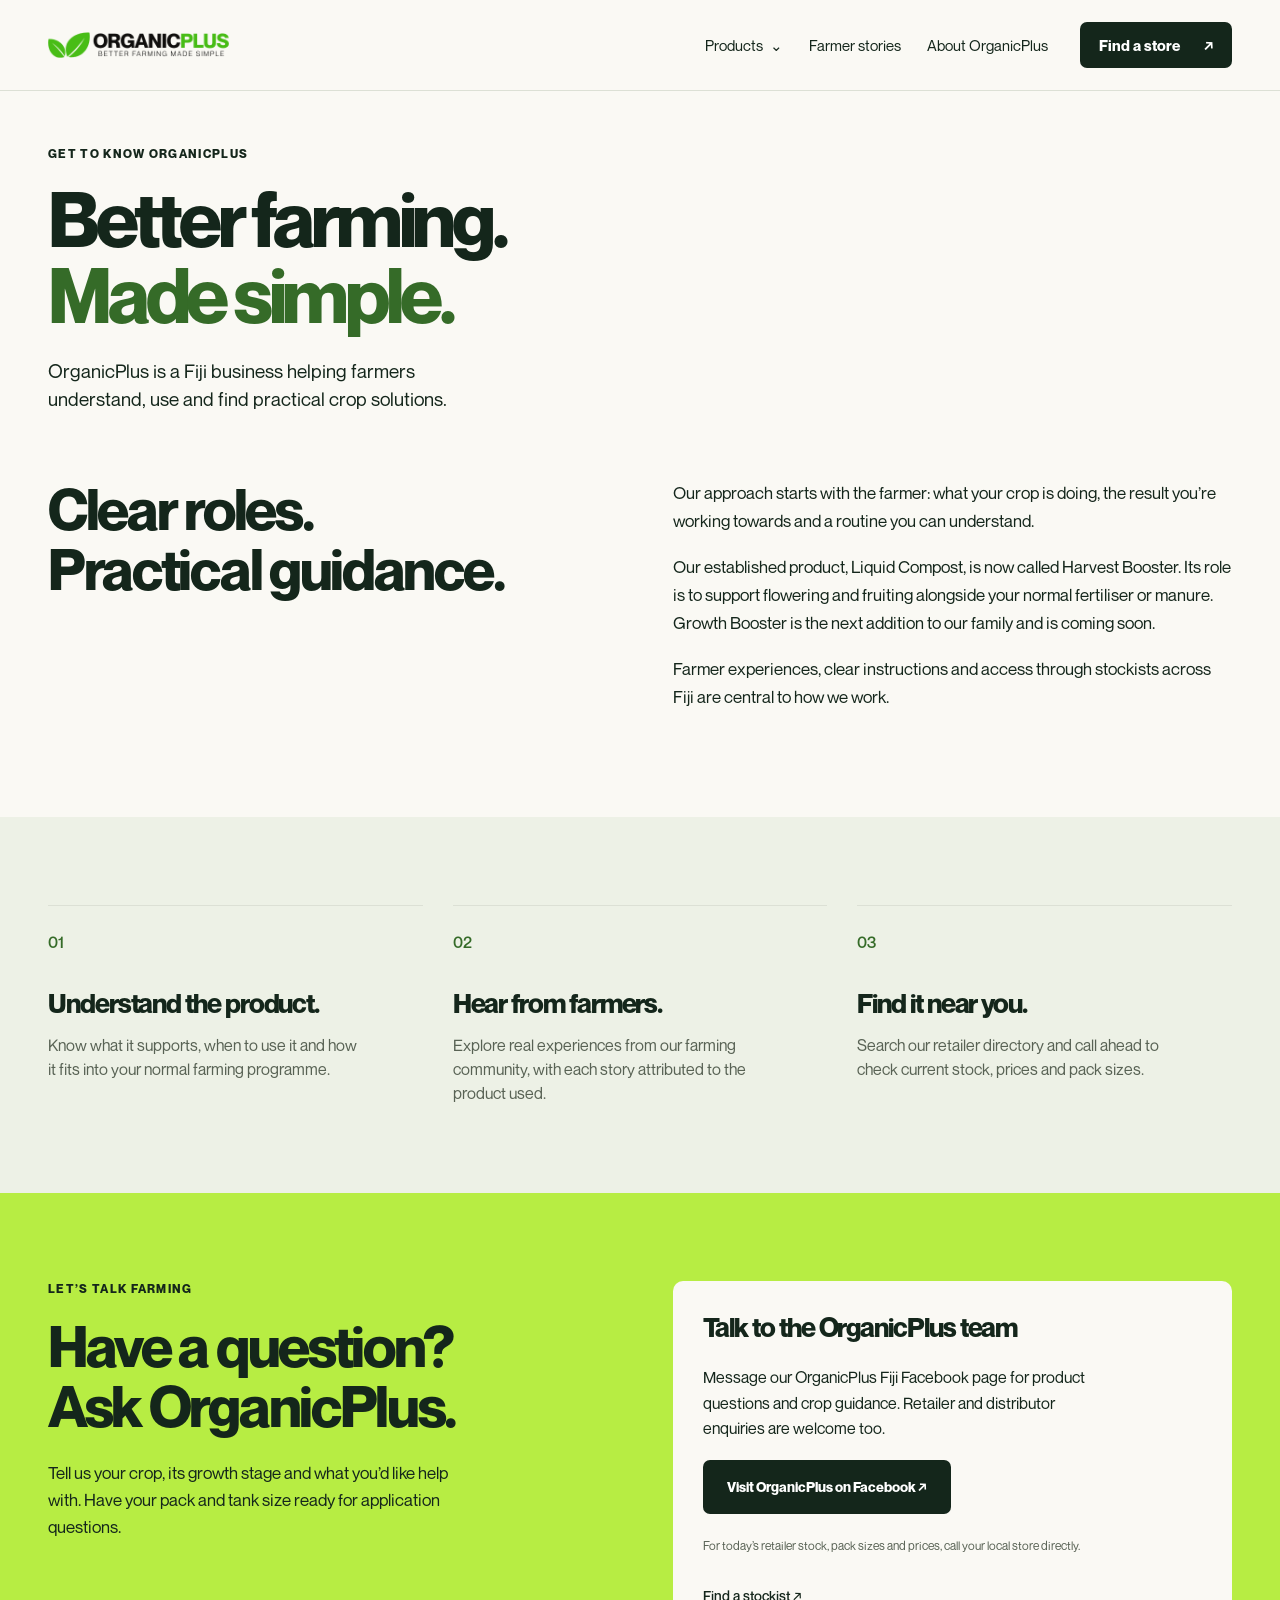
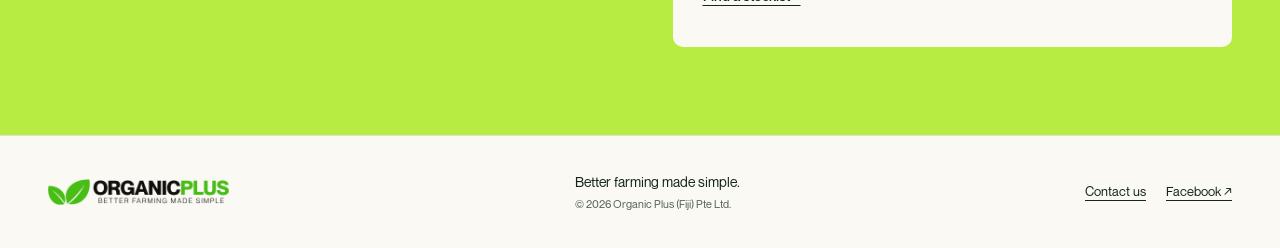
==== about/index.html @ e6c625dc "Preview OrganicPlus product-family website with Growth Booster coming soon" ====
<!doctype html><html lang="en"><head><meta charset="utf-8"><meta name="viewport" content="width=device-width,initial-scale=1"><meta name="theme-color" content="#14261b"><meta name="robots" content="noindex,follow"><meta name="google-site-verification" content="asuuO5OFqMnG2PPEqqzlY6rXje_WZ1ZcZYZaog8xs3A"><title>About OrganicPlus Fiji | Better farming made simple</title><meta name="description" content="Get to know OrganicPlus Fiji, explore our approach to practical crop solutions and contact the team for product guidance or retailer enquiries."><link rel="canonical" href="https://www.baywaterfiji.com/about/"><meta property="og:type" content="website"><meta property="og:title" content="About OrganicPlus Fiji | Better farming made simple"><meta property="og:description" content="Get to know OrganicPlus Fiji, explore our approach to practical crop solutions and contact the team for product guidance or retailer enquiries."><meta property="og:url" content="https://www.baywaterfiji.com/about/"><meta property="og:site_name" content="OrganicPlus"><meta property="og:image" content="https://www.baywaterfiji.com/assets/harvest-booster-5l.png"><meta name="twitter:card" content="summary_large_image"><script type="application/ld+json">{"@context":"https://schema.org","@graph":[{"@type":"Organization","@id":"https://www.baywaterfiji.com/#organization","name":"OrganicPlus","legalName":"Organic Plus (Fiji) Pte Ltd.","url":"https://www.baywaterfiji.com/","logo":"https://www.baywaterfiji.com/assets/organicplus-logo-source.png","slogan":"Better farming made simple.","areaServed":{"@type":"Country","name":"Fiji"}},{"@type":"WebSite","@id":"https://www.baywaterfiji.com/#website","url":"https://www.baywaterfiji.com/","name":"OrganicPlus","alternateName":"OrganicPlus Fiji","publisher":{"@id":"https://www.baywaterfiji.com/#organization"}},{"@type":"WebPage","@id":"https://www.baywaterfiji.com/about/#webpage","url":"https://www.baywaterfiji.com/about/","name":"About OrganicPlus Fiji | Better farming made simple","description":"Get to know OrganicPlus Fiji, explore our approach to practical crop solutions and contact the team for product guidance or retailer enquiries.","isPartOf":{"@id":"https://www.baywaterfiji.com/#website"},"inLanguage":"en"}]}</script><link rel="preload" href="/assets/fonts/NeueMontreal-Bold.woff" as="font" type="font/woff" crossorigin><link rel="stylesheet" href="/styles.css"><link rel="stylesheet" href="/organicplus.css"><script src="/analytics.js" defer></script><script src="/site.js" defer></script></head><body data-page="about" data-product="organicplus"><a class="skip-link" href="#main">Skip to content</a>
<header class="header"><div class="container header-inner"><a class="brand" href="/" aria-label="OrganicPlus home"><span class="brand-mark"><img src="/assets/organicplus-logo-source.png" alt="OrganicPlus" width="500" height="500"></span></a>
<nav class="desktop-nav" aria-label="Main navigation"><details class="product-nav"><summary>Products</summary><div><a href="/harvest-booster/" data-product-link="harvest_booster">Harvest Booster <span>Flowering &amp; fruiting</span></a><a href="/growth-booster/" data-product-link="growth_booster">Growth Booster <span>Coming soon</span></a></div></details><a href="/#farmers">Farmer stories</a><a href="/about/" aria-current="page">About OrganicPlus</a></nav>
<a class="button button-dark header-cta" data-store-link href="/stockists/">Find a store <span aria-hidden="true">↗</span></a><button class="menu-toggle" id="menuToggle" type="button" aria-controls="mobileNav" aria-expanded="false">Menu <span aria-hidden="true">☰</span></button></div>
<nav class="mobile-nav" id="mobileNav" aria-label="Mobile navigation" hidden><a href="/harvest-booster/" data-product-link="harvest_booster">Harvest Booster</a><a href="/growth-booster/" data-product-link="growth_booster">Growth Booster <span class="nav-soon">Coming soon</span></a><a href="/#farmers">Farmer stories</a><a href="/about/">About OrganicPlus</a><a href="/stockists/" data-store-link>Find a store ↗</a></nav></header><main id="main"><section class="section about-hero"><div class="container"><p class="eyebrow">GET TO KNOW ORGANICPLUS</p><h1>Better farming.<br><span>Made simple.</span></h1><p class="brand-intro">OrganicPlus is a Fiji business helping farmers understand, use and find practical crop solutions.</p><div class="about-copy-grid"><div><h2>Clear roles.<br>Practical guidance.</h2></div><div><p>Our approach starts with the farmer: what your crop is doing, the result you’re working towards and a routine you can understand.</p><p>Our established product, Liquid Compost, is now called Harvest Booster. Its role is to support flowering and fruiting alongside your normal fertiliser or manure. Growth Booster is the next addition to our family and is coming soon.</p><p>Farmer experiences, clear instructions and access through stockists across Fiji are central to how we work.</p></div></div></div></section><section class="section about-principles"><div class="container steps-grid"><article><span class="step-number">01</span><h3>Understand the product.</h3><p>Know what it supports, when to use it and how it fits into your normal farming programme.</p></article><article><span class="step-number">02</span><h3>Hear from farmers.</h3><p>Explore real experiences from our farming community, with each story attributed to the product used.</p></article><article><span class="step-number">03</span><h3>Find it near you.</h3><p>Search our retailer directory and call ahead to check current stock, prices and pack sizes.</p></article></div></section><section class="section contact-section" id="contact"><div class="container contact-grid"><div><p class="eyebrow">LET’S TALK FARMING</p><h2>Have a question?<br>Ask OrganicPlus.</h2><p>Tell us your crop, its growth stage and what you’d like help with. Have your pack and tank size ready for application questions.</p></div><div class="contact-card"><h3>Talk to the OrganicPlus team</h3><p>Message our OrganicPlus Fiji Facebook page for product questions and crop guidance. Retailer and distributor enquiries are welcome too.</p><a class="button button-dark" href="https://www.facebook.com/organicplusfiji/" target="_blank" rel="noopener noreferrer">Visit OrganicPlus on Facebook ↗</a><p class="contact-small">For today’s retailer stock, pack sizes and prices, call your local store directly.</p><a class="text-link" href="/stockists/" data-store-link>Find a stockist ↗</a></div></div></section></main><footer class="footer"><div class="container footer-inner"><a class="brand" href="/" aria-label="OrganicPlus home"><span class="brand-mark"><img src="/assets/organicplus-logo-source.png" alt="OrganicPlus" width="500" height="500"></span></a><p>Better farming made simple.<br><span>© <span id="year">2026</span> Organic Plus (Fiji) Pte Ltd.</span></p><div class="footer-links"><a href="/about/#contact">Contact us</a><a href="https://www.facebook.com/organicplusfiji/" target="_blank" rel="noopener noreferrer">Facebook ↗</a></div></div></footer><div class="mobile-store-bar"><span>Better farming.<strong>Made simple.</strong></span><a class="button button-green" data-store-link href="/stockists/">Find a store ↗</a></div></body></html>
---- styles.css ----
@font-face{font-family:Neue;src:url('./assets/fonts/NeueMontreal-Regular.woff') format('woff');font-weight:400;font-display:swap}@font-face{font-family:Neue;src:url('./assets/fonts/NeueMontreal-Medium.woff') format('woff');font-weight:500;font-display:swap}@font-face{font-family:Neue;src:url('./assets/fonts/NeueMontreal-Bold.woff') format('woff');font-weight:700;font-display:swap}
:root{--ink:#14261b;--green:#b7ed43;--deep:#356b28;--paper:#faf9f4;--red:#d4143c;--line:#dce0d5;--muted:#586254}*{box-sizing:border-box}html{scroll-behavior:smooth;scroll-padding-top:100px}body{margin:0;background:var(--paper);color:var(--ink);font:400 17px/1.5 Neue,Arial,sans-serif}img{max-width:100%;display:block}a{color:inherit;text-underline-offset:4px}button,input,select{font:inherit}button,a,input,select,summary{-webkit-tap-highlight-color:transparent}button,summary{cursor:pointer}button:disabled{cursor:default;opacity:.5}[hidden]{display:none!important}h1,h2,h3,h4,p,figure,blockquote{margin:0}h1,h2,h3,h4{font-weight:700;line-height:1.05;letter-spacing:-.04em}h2{font-size:clamp(36px,4.5vw,60px)}h3{font-size:25px}p{max-width:65ch}a:focus-visible,button:focus-visible,input:focus-visible,select:focus-visible,summary:focus-visible,.harvest-gallery:focus-visible{outline:3px solid var(--red);outline-offset:5px}.container{width:min(1240px,calc(100% - 96px));margin:auto}.section{padding:88px 0}.eyebrow{font-size:12px;line-height:1.4;letter-spacing:.11em;font-weight:700;margin-bottom:18px}.button{display:inline-flex;align-items:center;justify-content:center;gap:24px;min-height:54px;padding:14px 23px;border:1px solid transparent;border-radius:7px;font-weight:700;line-height:1.2;text-decoration:none;transition:background .18s,transform .18s}.button:hover{transform:translateY(-2px)}.button-green{background:var(--green);color:var(--ink)}.button-green:hover{background:#c9f871}.button-dark{background:var(--ink);color:#fff}.text-link{display:inline-flex;align-items:center;min-height:44px;font-weight:500}.skip-link{position:fixed;top:-100px;left:20px;z-index:20;background:white;padding:14px}.skip-link:focus{top:12px}.header{position:sticky;top:0;z-index:10;border-bottom:1px solid var(--line);background:rgba(250,249,244,.97)}.header-inner{height:90px;display:flex;align-items:center;gap:32px}.brand{display:block;flex-shrink:0}.brand-mark{display:block;position:relative;width:181px;aspect-ratio:389/55;overflow:hidden}.brand-mark img{position:absolute;width:128.5347%;max-width:none;height:auto;left:-15.4242%;top:-405.4545%}.desktop-nav{margin-left:auto;display:flex;gap:26px;font-size:15px}.desktop-nav a{text-decoration:none;min-height:44px;display:flex;align-items:center}.desktop-nav a:hover{text-decoration:underline}.header-cta{font-size:15px;min-height:46px;padding:12px 18px}.menu-toggle{display:none;border:1px solid var(--line);padding:9px 12px;min-height:44px;background:transparent;border-radius:5px;color:var(--ink)}.mobile-nav{padding:8px 24px 18px;border-top:1px solid var(--line)}.mobile-nav a{display:block;padding:12px 0;text-decoration:none}
.hero{overflow:hidden}.hero-grid{display:grid;grid-template-columns:1.05fr 1fr;align-items:center;gap:30px;padding-top:44px;padding-bottom:44px}.hero-copy{position:relative;z-index:1}.product-eyebrow{color:var(--red)}h1{font-size:clamp(52px,5.8vw,79px);line-height:.99;letter-spacing:-.055em}h1 span{color:var(--deep)}.hero-description{max-width:440px;font-size:19px;line-height:1.45;margin-top:24px}.hero-actions{display:flex;align-items:flex-start;flex-direction:column;gap:5px;margin-top:26px}.hero-note{margin-top:16px;font-size:12px;color:var(--muted)}.hero-note span{display:block}.hero-product{position:relative;isolation:isolate;min-width:0;aspect-ratio:1/1.1;display:flex;align-items:center;justify-content:center;background:#f3eae3;border-radius:45% 45% 12px 12px}.product-halo{position:absolute;inset:12% 3% 13%;border:1px solid #dec4b8;border-radius:50%;transform:rotate(-18deg)}.product-halo:after{content:'';position:absolute;inset:20px;border:1px solid #e5cfc4;border-radius:50%}.stage-word{position:absolute;top:10%;left:6%;font-weight:700;font-size:clamp(60px,7.7vw,108px);letter-spacing:-.065em;line-height:.84;color:#e6d1c6;z-index:-1}.pouch{width:94%;height:auto;transform:rotate(-6deg);filter:drop-shadow(10px 25px 10px #6d35332b);clip-path:inset(5.9% 4% 4.9% 5.8%)}.product-badge{position:absolute;right:-6px;top:6%;display:grid;place-content:center;width:110px;aspect-ratio:1;background:var(--green);border:1px solid var(--ink);border-radius:50%;text-align:center;transform:rotate(9deg);font-size:14px;line-height:1.05;letter-spacing:-.02em}.product-badge strong{margin-top:6px;font-size:14px}.product-caption{position:absolute;bottom:17px;text-align:center;font-size:10px;font-weight:700;letter-spacing:.08em}.routine-strip{background:var(--ink);color:#fff}.routine-grid{display:grid;grid-template-columns:repeat(3,1fr);gap:28px;padding-top:26px;padding-bottom:26px}.routine-grid>div{display:flex;gap:16px;align-items:center}.routine-icon{color:var(--green);width:40px;flex-shrink:0;font-weight:700;font-size:32px;line-height:1;text-align:center}.routine-grid strong,.routine-grid p span{display:block}.routine-grid strong{font-size:17px;line-height:1.2}.routine-grid p span{margin-top:5px;font-size:12px;color:#c8d0c7}.section-heading{display:flex;justify-content:space-between;align-items:flex-end;gap:44px;margin-bottom:36px}.section-heading>p{max-width:360px;color:var(--muted)}.results-grid{display:grid;grid-template-columns:.95fr 1.05fr;gap:56px;align-items:center}.feature-farmer{position:relative;border-radius:10px;overflow:hidden}.feature-farmer>img{width:100%;height:auto;aspect-ratio:1.2;object-fit:cover;object-position:center 45%}.feature-farmer figcaption{position:absolute;bottom:16px;left:16px;background:var(--paper);padding:7px 12px;border-radius:4px;font-size:11px;font-weight:500}.quote-mark{font-size:100px;line-height:.65;color:var(--deep)}blockquote{font-size:clamp(24px,2.2vw,31px);line-height:1.25;letter-spacing:-.035em}.farmer-byline{display:flex;align-items:center;gap:13px;margin-top:25px}.farmer-byline img{width:54px;height:54px;border-radius:50%;object-fit:cover}.farmer-byline strong,.farmer-byline span{display:block}.farmer-byline span{font-size:14px;color:var(--muted)}.story-note,.gallery-note{font-size:12px;color:var(--muted);line-height:1.5;margin-top:17px;max-width:420px}.why-note{margin-top:36px;padding-top:26px;border-top:1px solid var(--line);display:flex;align-items:center;gap:22px}.why-note>span{font-size:50px;color:var(--deep)}.why-note h3{font-size:23px}.why-note p{font-size:15px;max-width:600px;margin-top:8px;color:var(--muted)}.why-note>a{margin-left:auto;white-space:nowrap;font-size:14px}
.locator{background:var(--green)}.locator-layout{display:grid;grid-template-columns:.85fr 1.15fr;gap:64px;align-items:start}.locator-intro>p:not(.eyebrow){margin-top:25px;max-width:340px}.locator-intro .locator-tip{font-size:14px;line-height:1.55}.locator-mark{font-size:120px;font-weight:500;line-height:1.3}.locator-panel{background:var(--paper);border-radius:12px;padding:30px;min-width:0}.locator-panel>p{font-size:15px;color:var(--muted);margin-top:8px}.search-row{display:flex;gap:12px;align-items:flex-end;margin-top:24px}.search-field{flex:1;min-width:0}label{display:block;font-size:12px;font-weight:700;margin-bottom:7px}input,select{color:var(--ink);background:white;border:1px solid #b6c0b1;border-radius:5px;min-height:50px;padding:10px 12px;width:100%;min-width:0;font-size:16px}input:disabled,select:disabled{background:#f1f1ed}input::placeholder{color:#697365;font-size:14px}.reset-button{border:1px solid #b6c0b1;min-height:50px;padding:8px 12px;background:transparent;border-radius:5px;color:var(--ink);font-size:14px}.area-filters{margin-top:16px}.area-filters summary{min-height:44px;display:list-item;padding:10px 0;font-size:14px;font-weight:500}.locator-filters{display:grid;grid-template-columns:repeat(3,minmax(0,1fr));gap:10px;padding:7px 0 16px}.locator-filters select{font-size:14px;padding:10px 6px}.store-summary{font-size:13px;color:var(--muted);margin:16px 0}.store-results{display:grid;gap:10px}.store-card{padding:17px 0;border-top:1px solid var(--line);display:flex;gap:16px;align-items:center;justify-content:space-between}.store-card h4{font-size:18px;line-height:1.2;letter-spacing:-.02em}.store-card p{font-size:12px;color:var(--muted);margin-top:5px}.phone{flex-shrink:0;display:inline-flex;align-items:center;min-height:44px;padding:8px 10px;border-radius:5px;background:#e9efdf;font-size:13px;font-weight:700;text-decoration:none}.store-empty{font-size:14px;padding:14px 0}.text-button{color:var(--ink);background:transparent;border:0;text-decoration:underline;text-underline-offset:4px;padding:10px 0;min-height:44px;font-size:14px}.load-more{margin-top:14px;width:100%;font-size:14px}.locator-error{font-size:14px}.steps-grid{display:grid;grid-template-columns:repeat(3,1fr);gap:30px}.steps-grid article{border-top:1px solid var(--line);padding-top:24px}.step-number{display:block;font-size:16px;color:var(--deep);margin-bottom:35px;font-weight:500}.steps-grid h3{font-size:27px;line-height:1.1}.steps-grid p{color:var(--muted);font-size:16px;margin-top:14px;max-width:310px}.how-note{display:flex;gap:25px;border-radius:7px;background:#edf0e6;padding:24px;margin-top:36px;font-size:14px}.how-note strong{min-width:165px}.how-note p{color:var(--muted)}.community{border-top:1px solid var(--line);padding-top:64px}.gallery-heading{display:flex;align-items:center;justify-content:space-between;gap:15px;margin:26px 0 18px}.gallery-heading h3{font-size:12px;letter-spacing:.06em}.gallery-controls{display:flex;align-items:center;gap:8px}.gallery-count{font-size:12px;margin-right:8px;white-space:nowrap}.icon-button{width:44px;height:44px;border:1px solid var(--line);border-radius:50%;background:transparent;font-size:22px;color:var(--ink)}.harvest-gallery{display:flex;gap:18px;overflow-x:auto;scroll-snap-type:x mandatory;scrollbar-width:thin;padding-bottom:15px;overscroll-behavior-x:contain}.harvest-gallery figure{flex:0 0 calc((100% - 54px)/4);scroll-snap-align:start;overflow:hidden;border-radius:6px;background:#e6e8df}.harvest-gallery img{width:100%;height:auto}.gallery-note{max-width:none}.faq{background:#edf0e6}.faq-grid{display:grid;grid-template-columns:.75fr 1.25fr;gap:65px}.faq-list details{border-top:1px solid #c6cebe}.faq-list details:last-child{border-bottom:1px solid #c6cebe}.faq-list summary{font-size:18px;font-weight:500;position:relative;padding:22px 35px 22px 0;list-style:none;line-height:1.3}.faq-list summary::-webkit-details-marker{display:none}.faq-list summary:after{content:'+';position:absolute;right:3px;top:18px;font-size:27px}.faq-list details[open] summary:after{content:'−'}.faq-answer{font-size:15px;line-height:1.6;color:var(--muted);padding:0 30px 22px 0}.closing{padding:64px 0}.closing-inner{display:flex;align-items:center;justify-content:space-between;gap:25px}.closing h2{font-size:clamp(42px,5.8vw,76px)}.footer{padding:35px 0;border-top:1px solid var(--line)}.footer-inner{display:flex;gap:35px;justify-content:space-between;align-items:center}.footer p{font-size:14px}.footer p>span{font-size:11px;color:var(--muted)}.footer .text-link{font-size:13px}.mobile-store-bar{display:none}
@media(min-width:1440px){.hero-grid{padding-top:55px;padding-bottom:55px}}@media(max-width:1100px){.container{width:calc(100% - 64px)}.header-inner{gap:22px}.desktop-nav{gap:15px}.brand-mark{width:165px}.hero-grid{gap:24px}h1{font-size:58px}.hero-description{font-size:18px}.product-badge{width:93px;font-size:12px}.product-badge strong{font-size:12px}.routine-grid{gap:14px}.routine-grid>div{gap:8px}.routine-grid strong{font-size:15px}.routine-grid p span{font-size:11px}.section-heading{gap:30px}.section-heading>p{max-width:300px;font-size:15px}.results-grid{gap:32px}.locator-layout{gap:35px}.locator-panel{padding:25px}.store-card{align-items:flex-start;flex-direction:column;gap:8px}.why-note>a{white-space:normal;max-width:130px}.faq-grid{gap:40px}.steps-grid h3{font-size:24px}}
@media(max-width:850px){html{scroll-padding-top:85px}.container{width:calc(100% - 44px)}.header-inner{height:73px}.brand-mark{width:157px}.desktop-nav,.header-cta{display:none}.menu-toggle{display:block;margin-left:auto}.hero-grid{padding-top:35px;padding-bottom:32px;grid-template-columns:1fr 1fr;gap:12px}h1{font-size:45px}.hero-description{font-size:16px}.hero-actions{margin-top:21px}.hero-actions .button{padding:14px;font-size:15px;gap:12px}.hero-actions .text-link{font-size:14px}.hero-product{aspect-ratio:1/1.35}.pouch{width:110%;max-width:none}.stage-word{font-size:65px;top:17%}.product-badge{width:80px;right:-2px;top:8%;font-size:11px}.product-badge strong{font-size:10px}.product-caption{font-size:8px;padding:0 12px}.hero-note{font-size:11px}.section{padding:60px 0}.routine-grid{padding-top:22px;padding-bottom:22px;gap:16px}.routine-icon{font-size:26px;width:30px}.routine-grid>div{align-items:flex-start}.routine-grid p span{line-height:1.4}.section-heading{display:block;margin-bottom:28px}.section-heading>p{max-width:500px;margin-top:20px}.results-grid{gap:28px}.feature-farmer>img{aspect-ratio:1/1.3}blockquote{font-size:25px}.quote-mark{font-size:80px}.why-note{display:grid;grid-template-columns:40px minmax(0,1fr);align-items:start;gap:14px}.why-note>div{min-width:0}.why-note>a{grid-column:2;margin-left:0;max-width:none;justify-self:start;white-space:normal}.locator-layout{grid-template-columns:1fr;gap:25px}.locator-intro h2 br{display:none}.locator-intro>p:not(.eyebrow){max-width:570px;margin-top:16px}.locator-mark{display:none}.locator-filters{gap:14px}.store-card{align-items:center;flex-direction:row}.steps-grid{gap:20px}.steps-grid h3{font-size:22px}.steps-grid p{font-size:15px}.faq-grid{grid-template-columns:1fr;gap:30px}.footer-inner{flex-wrap:wrap;gap:22px}.footer .text-link{margin-left:auto}.harvest-gallery figure{flex-basis:calc((100% - 36px)/3)}}
@media(max-width:620px){body{padding-bottom:calc(76px + env(safe-area-inset-bottom))}.container{width:calc(100% - 40px)}.header-inner{height:68px}.brand-mark{width:150px}.menu-toggle{font-size:13px}.hero-grid{grid-template-columns:1fr;gap:22px;padding-top:30px;padding-bottom:24px}.product-eyebrow{font-size:11px;margin-bottom:14px}h1{font-size:clamp(39px,10.8vw,61px);line-height:1.01}.hero-description{font-size:17px;margin-top:20px;max-width:370px}.hero-actions{margin-top:22px;gap:6px}.hero-actions .button{min-height:54px;padding:14px 20px;gap:25px;font-size:16px}.hero-actions .text-link{min-height:40px;font-size:14px}.hero-note{margin-top:10px;font-size:11px}.hero-note span{display:inline}.hero-product{width:100%;max-width:410px;aspect-ratio:1.2;margin:auto;border-radius:45% 45% 10px 10px}.pouch{width:83%;transform:rotate(-7deg);margin-top:-4px}.product-halo{inset:8% 13% 12%}.stage-word{top:12%;left:5%;font-size:71px}.product-badge{width:86px;top:1%;right:0;font-size:11px}.product-badge strong{font-size:11px}.product-caption{bottom:7px;font-size:8px}.routine-grid{grid-template-columns:1fr;gap:17px;padding-top:25px;padding-bottom:25px}.routine-grid>div{align-items:center;gap:17px}.routine-icon{width:30px;font-size:30px}.routine-grid strong{font-size:16px}.routine-grid p span{font-size:12px;margin-top:2px}.section{padding:46px 0}h2{font-size:38px;line-height:1.03}.eyebrow{font-size:10px;margin-bottom:14px}.section-heading>p{font-size:15px;margin-top:18px}.results-grid{grid-template-columns:1fr;gap:28px}.feature-farmer>img{aspect-ratio:1.22;object-position:center 38%}.farmer-story{padding:4px 3px 0}.quote-mark{font-size:74px}blockquote{font-size:25px;line-height:1.28}.farmer-byline{margin-top:20px}.story-note{font-size:11px}.why-note{grid-template-columns:32px minmax(0,1fr);margin-top:27px;padding-top:23px;gap:13px}.why-note>span{font-size:37px}.why-note h3{font-size:22px;line-height:1.12}.why-note p{font-size:14px;margin-top:9px}.why-note>a{margin-left:0;font-size:13px}.locator-intro h2 br{display:block}.locator-intro>p:not(.eyebrow){font-size:16px}.locator-intro .locator-tip{font-size:12px!important;line-height:1.5}.locator-panel{padding:22px 18px;border-radius:9px}.locator-panel h3{font-size:25px}.locator-panel>p{font-size:14px}.search-row{gap:9px;margin-top:22px}.reset-button{padding:10px;font-size:13px}.locator-filters{grid-template-columns:1fr;gap:12px}.locator-filters select{font-size:16px;padding:10px 12px}.store-summary{font-size:12px;line-height:1.5}.store-card{flex-direction:column;align-items:flex-start;gap:8px}.store-card h4{font-size:18px}.store-card p{font-size:12px}.phone{padding:8px 12px;font-size:13px}.steps-grid{grid-template-columns:1fr;gap:23px}.steps-grid article{display:grid;grid-template-columns:34px 1fr;column-gap:17px;padding-top:21px}.step-number{grid-row:1/3;margin:0;font-size:18px;padding-top:2px}.steps-grid h3{font-size:24px}.steps-grid p{margin-top:9px;font-size:15px;max-width:none}.how-note{display:block;padding:20px;margin-top:28px;font-size:14px}.how-note p{margin-top:8px}.community{padding-top:40px}.gallery-heading{align-items:flex-end;margin-top:20px}.gallery-heading h3{font-size:9px;line-height:1.5;max-width:130px}.gallery-controls{gap:5px}.gallery-count{font-size:10px;margin-right:4px}.icon-button{width:44px;height:44px}.harvest-gallery{gap:14px}.harvest-gallery figure{flex-basis:76%}.gallery-note{font-size:11px}.faq-grid{gap:23px}.faq-list summary{font-size:17px;padding-top:20px;padding-bottom:20px}.faq-answer{font-size:14px;padding-right:12px}.closing{padding:43px 0}.closing-inner{align-items:flex-start;flex-direction:column;gap:24px}.closing h2{font-size:44px}.footer{padding:30px 0}.footer-inner{align-items:flex-start;flex-direction:column;gap:20px}.footer .brand-mark{width:160px}.footer .text-link{margin-left:0}.mobile-store-bar{position:fixed;bottom:0;left:0;right:0;z-index:11;display:flex;align-items:center;justify-content:space-between;gap:12px;background:var(--ink);padding:11px 20px calc(11px + env(safe-area-inset-bottom));box-shadow:0 -4px 18px #14261b1a;color:white}.mobile-store-bar>span{font-size:11px;line-height:1.3}.mobile-store-bar strong{display:block;font-size:13px}.mobile-store-bar .button{min-height:48px;font-size:14px;padding:12px 17px;gap:10px}}
@media(prefers-reduced-motion:reduce){html{scroll-behavior:auto}.button{transition:none}.button:hover{transform:none}}

/* Keep the supplied chilli photograph intact and frame Abdul’s portrait from image 26. */
.feature-farmer>img.featured-chillies{aspect-ratio:4/5;object-fit:contain}.farmer-portrait{position:relative;display:block;flex:0 0 54px;width:54px;height:54px;border-radius:50%;overflow:hidden}.farmer-byline .farmer-portrait img{position:absolute;width:500%;height:auto;max-width:none;left:-263%;top:-89%;border-radius:0}.farmer-byline>p{min-width:0}

/* Match the proof introduction to the photo and quote columns on desktop. */
@media(min-width:851px){.proof{--proof-column-gap:56px}.proof .section-heading,.proof .results-grid{grid-template-columns:.95fr 1.05fr;column-gap:var(--proof-column-gap)}.proof .section-heading{display:grid;align-items:end}.proof .section-heading>p{justify-self:start}}
@media(min-width:851px) and (max-width:1100px){.proof{--proof-column-gap:32px}}

/* Native expandable directory: all retailer details are available without JavaScript. */
.stockist-directory{margin-top:16px;border-top:1px solid var(--line);padding-top:8px}.stockist-directory>summary{min-height:48px;padding:12px 0;font-size:14px;font-weight:500;line-height:1.5;cursor:pointer}.directory-note{font-size:12px;color:var(--muted);line-height:1.5;margin:8px 0 22px}.directory-region{margin:24px 0}.directory-region>h4{font-size:20px;line-height:1.3;margin-bottom:8px}.directory-store{display:flex;align-items:center;justify-content:space-between;gap:12px;padding:15px 0;border-top:1px solid var(--line)}.directory-store>div{min-width:0}.directory-store h5{margin:0;font-size:16px;line-height:1.3;overflow-wrap:anywhere}.directory-store p{font-size:12px;color:var(--muted);margin-top:4px}.directory-store .phone{white-space:nowrap}
@media(max-width:1100px){.directory-store{align-items:flex-start;flex-direction:column;gap:8px}}
---- organicplus.css ----
/* OrganicPlus family pages share the established brand typography and lime accent. */
h5{margin:0}.product-nav{position:relative}.product-nav>summary{cursor:pointer;min-height:44px;display:flex;align-items:center;gap:7px;list-style:none}.product-nav>summary:after{content:'⌄';font-size:15px}.product-nav>summary::-webkit-details-marker{display:none}.product-nav>div{position:absolute;top:calc(100% + 8px);left:-18px;width:230px;background:var(--paper);border:1px solid var(--line);padding:9px 18px;border-radius:8px;box-shadow:0 10px 25px #14261b14;z-index:20}.product-nav>div>a{display:block;padding:12px 0}.product-nav>div>a+a{border-top:1px solid var(--line)}.product-nav a span{display:block;font-size:12px;color:var(--muted);margin-top:3px}.nav-soon{font-size:11px;border:1px solid var(--line);padding:3px 7px;border-radius:20px;margin-left:8px}.footer-links{display:flex;gap:20px;font-size:13px}.brand-hero{overflow:hidden}.brand-hero-grid{display:grid;grid-template-columns:1fr 1.08fr;gap:28px;align-items:center;padding-top:48px;padding-bottom:42px}.brand-hero h1{font-size:clamp(54px,5.9vw,82px);line-height:1.01}.brand-hero h1 span,.about-hero h1 span{color:var(--deep)}.brand-intro{font-size:19px;line-height:1.5;max-width:440px;margin-top:24px}.brand-actions{display:flex;flex-direction:column;align-items:flex-start;gap:8px;margin-top:26px}.brand-small{font-size:12px;line-height:1.5;color:var(--muted);margin-top:12px;max-width:310px}.family-stage{position:relative;min-width:0;aspect-ratio:1/1.04;background:#f0f1e9;border-radius:45% 45% 12px 12px;isolation:isolate;display:flex;align-items:center}.family-stage:before{content:'';position:absolute;inset:10% 5% 13%;border:1px solid #ccd6bd;border-radius:50%;transform:rotate(-15deg);z-index:-1}.family-stage-word{position:absolute;left:7%;top:13%;font-size:clamp(65px,8vw,108px);font-weight:700;line-height:.84;letter-spacing:-.07em;color:#dce3cf;z-index:-1}.family-pack{position:absolute;width:67%;top:18%}.family-pack img{width:100%;height:auto;mix-blend-mode:multiply}.family-growth{left:-2%;transform:rotate(-9deg);z-index:1}.family-harvest{right:-3%;top:23%;transform:rotate(7deg);z-index:2}.pack-label{display:block;width:max-content;max-width:95%;margin:-5px auto 0;padding:8px 12px;font-size:12px;font-weight:700;line-height:1.3;background:var(--paper);border:1px solid var(--line);border-radius:4px;box-shadow:0 3px 8px #14261b0a}.pack-label small{display:block;font-size:10px;color:var(--muted);font-weight:400}.family-seal{position:absolute;right:1%;top:4%;width:103px;aspect-ratio:1;display:grid;align-content:center;text-align:center;border-radius:50%;border:1px solid var(--ink);background:var(--green);font-size:11px;line-height:1.3;transform:rotate(9deg);z-index:3}.family-seal strong{font-size:12px}.brand-principles{background:var(--ink);color:white}.principles-grid{display:grid;grid-template-columns:repeat(3,1fr);gap:20px;padding-top:24px;padding-bottom:24px}.principles-grid p{display:flex;gap:14px;align-items:center;font-size:15px}.principles-grid span{color:var(--green);font-size:12px;font-weight:700}.product-family-grid{display:grid;grid-template-columns:1fr 1fr;gap:24px}.family-card{border:1px solid var(--line);border-radius:12px;overflow:hidden;display:flex;flex-direction:column;min-width:0;background:#fff}.family-card-top{display:flex;align-items:center;justify-content:space-between;gap:10px;padding:22px 24px 0}.family-card-top .eyebrow{margin:0;font-size:10px}.harvest-card .eyebrow,.harvest-card .product-trigger{color:var(--red)}.growth-card .eyebrow,.growth-card .product-trigger{color:var(--deep)}.availability{font-size:10px;line-height:1.3;white-space:nowrap;background:#edf1e6;color:var(--deep);border-radius:20px;padding:6px 9px}.availability-soon{background:var(--ink);color:white}.family-card-image{height:315px;display:flex;align-items:center;justify-content:center;padding:10px 25px;text-decoration:none}.family-card-image img{height:100%;width:auto;max-width:100%;object-fit:contain}.family-card-copy{padding:10px 28px 28px;display:flex;flex-direction:column;flex:1}.product-trigger{font-size:14px;font-weight:500;margin-bottom:8px}.family-card h3{font-size:35px;line-height:1.1;letter-spacing:-.045em}.product-promise{font-size:23px;line-height:1.2;letter-spacing:-.025em;margin-top:18px;margin-bottom:15px}.family-card-copy>p:not(.product-promise):not(.product-trigger){font-size:15px;line-height:1.55;color:var(--muted);margin-bottom:24px}.family-card .button{margin-top:auto;align-self:flex-start;font-size:14px;min-height:49px;padding:12px 16px}.button-outline{border:1px solid var(--ink);background:transparent;color:var(--ink)}.family-footnote{font-size:12px;line-height:1.6;color:var(--muted);margin-top:20px;max-width:850px}.brand-proof{background:#f0eee6}.brand-proof-grid{display:grid;grid-template-columns:.9fr 1.1fr;gap:65px;align-items:center}.brand-proof-grid>figure{position:relative;max-width:430px;overflow:hidden;border-radius:8px}.brand-proof-grid>figure>img{width:100%;height:auto;aspect-ratio:4/5;object-fit:cover}.brand-proof-grid figcaption{position:absolute;bottom:15px;left:15px;background:var(--paper);font-size:11px;padding:7px 10px;border-radius:4px}.brand-quote .eyebrow{font-size:10px;line-height:1.5;margin-bottom:30px;color:var(--deep)}.brand-quote blockquote{font-size:31px}.quote-credit{margin-top:25px}.quote-credit strong,.quote-credit span{display:block}.quote-credit span{font-size:14px;color:var(--muted);margin-top:3px}.brand-quote .text-link{margin-top:15px;font-size:14px}.field-strip{display:grid;grid-template-columns:repeat(3,1fr);gap:18px;margin-top:35px}.field-strip img{width:100%;height:auto;aspect-ratio:1.35;object-fit:cover;border-radius:6px}.brand-about{background:#edf1e6}.brand-about-grid,.contact-grid{display:grid;grid-template-columns:1fr 1fr;gap:65px}.brand-about-grid>div>p:not(.eyebrow){margin-bottom:18px;font-size:18px;line-height:1.55}.brand-about .text-link{font-size:14px}.brand-closing{padding:64px 0;background:var(--green)}.brand-closing h2{font-size:clamp(44px,6vw,76px)}.brand-closing p:not(.eyebrow){margin-top:20px;font-size:17px}.closing-actions{display:flex;align-items:center;gap:25px;flex-wrap:wrap;margin-top:25px}.closing-actions .text-link{font-size:14px}.growth-launch{padding-top:35px}.launch-grid{display:grid;grid-template-columns:1.05fr 1fr;align-items:center;gap:40px}.back-link{font-size:13px;margin-bottom:25px}.coming-soon-pill{display:inline-block;background:var(--ink);color:white;border-radius:20px;padding:8px 13px;font-size:11px;letter-spacing:.07em;margin-bottom:20px}.growth-launch h1{font-size:clamp(43px,5.1vw,68px)}.growth-launch h1 span{color:var(--deep)}.growth-launch .brand-intro{font-size:19px;margin-bottom:18px}.growth-launch p:not(.eyebrow):not(.brand-intro){font-size:15px;color:var(--muted);line-height:1.6;max-width:450px}.launch-pack{background:#fff;border-radius:45% 45% 12px 12px;padding:25px 0;overflow:hidden}.launch-pack img{width:100%;height:auto}.launch-pack p{font-size:10px!important;text-align:center;letter-spacing:.06em;margin:0 auto!important}.launch-note{background:#edf1e6}.launch-note p:not(.eyebrow){max-width:700px;margin-top:22px;font-size:17px;line-height:1.6}.launch-note .text-link{margin-top:18px}.no-store-bar{padding-bottom:0}.directory-intro{padding:50px 0}.directory-intro h1{font-size:clamp(43px,5.4vw,68px)}.directory-intro p:not(.eyebrow){max-width:600px;margin-top:20px;font-size:17px}.stockist-availability{font-size:14px!important;line-height:1.6;padding:17px 20px;background:#edf1e6;border-radius:6px}.stockist-availability strong{display:block}.about-hero{padding-top:55px}.about-hero h1{font-size:clamp(48px,6vw,79px)}.about-copy-grid{display:grid;grid-template-columns:1fr 1fr;gap:65px;margin-top:65px}.about-copy-grid p{font-size:17px;line-height:1.65;margin-bottom:18px}.about-principles{background:#edf1e6}.contact-section{background:var(--green)}.contact-grid>div>p:not(.eyebrow){max-width:400px;margin-top:22px;line-height:1.6}.contact-card{background:var(--paper);border-radius:10px;padding:30px;min-width:0}.contact-card h3{font-size:27px;line-height:1.2}.contact-card p{font-size:16px;line-height:1.6;margin:18px 0}.contact-card .button{font-size:14px;white-space:normal;line-height:1.3}.contact-card .contact-small{font-size:12px!important;color:var(--muted)}.contact-card .text-link{font-size:14px}
@media(max-width:1100px){.brand-hero-grid{gap:20px}.brand-hero h1{font-size:60px}.brand-intro{font-size:18px}.family-seal{width:86px;font-size:10px}.family-seal strong{font-size:11px}.family-card-top{padding:20px 20px 0}.family-card-copy{padding:10px 22px 24px}.family-card h3{font-size:31px}.brand-proof-grid,.brand-about-grid,.about-copy-grid,.contact-grid{gap:35px}.brand-quote blockquote{font-size:27px}.family-card-image{height:285px}.family-card-top .eyebrow{font-size:9px}.availability{font-size:9px}.header-inner{gap:18px}}
@media(max-width:850px){.brand-hero-grid{grid-template-columns:1fr 1fr;gap:15px;padding-top:35px}.brand-hero h1{font-size:46px}.brand-intro{font-size:17px}.family-stage{aspect-ratio:1/1.32}.family-pack{width:75%;top:27%}.family-growth{left:-7%}.family-harvest{right:-7%;top:34%}.family-stage-word{font-size:69px;top:17%}.family-seal{width:77px;top:8%}.pack-label{font-size:10px;padding:7px 8px}.pack-label small{font-size:9px}.principles-grid p{font-size:13px}.family-card-top{flex-wrap:wrap;gap:8px}.family-card-image{height:250px;padding:12px 10px}.family-card h3{font-size:29px}.product-promise{font-size:21px}.family-card-copy{padding:10px 20px 22px}.family-card-copy>p:not(.product-promise):not(.product-trigger){font-size:14px}.family-card .button{font-size:12px;padding:12px}.brand-proof-grid{gap:30px}.brand-quote blockquote{font-size:25px}.brand-quote .eyebrow{margin-bottom:23px}.brand-about-grid,.about-copy-grid,.contact-grid{grid-template-columns:1fr;gap:25px}.brand-about-grid>div>p:not(.eyebrow){font-size:17px}.about-copy-grid{margin-top:40px}.launch-grid{gap:25px;grid-template-columns:1fr 1fr}.growth-launch h1{font-size:43px}.launch-pack{padding:10px 0 20px}.growth-launch .brand-intro{font-size:17px}}
@media(max-width:620px){.brand-hero-grid{grid-template-columns:1fr;gap:24px;padding-top:32px;padding-bottom:30px}.brand-hero h1{font-size:clamp(46px,12.6vw,65px);line-height:1.01}.brand-intro{font-size:17px;line-height:1.5;margin-top:21px}.brand-actions{margin-top:22px;gap:6px}.brand-actions .button{font-size:15px;min-height:52px;padding:13px 17px}.brand-actions .text-link{font-size:14px}.brand-small{font-size:11px;margin-top:9px;max-width:none}.family-stage{width:100%;max-width:420px;margin:auto;aspect-ratio:1.05}.family-pack{width:67%;top:22%}.family-growth{left:-1%}.family-harvest{right:-2%;top:27%}.family-stage-word{font-size:76px;top:13%}.family-seal{width:80px;top:3%;right:1%;font-size:9px}.family-seal strong{font-size:10px}.pack-label{font-size:10px;margin-top:-2px;line-height:1.25}.pack-label small{font-size:9px}.principles-grid{grid-template-columns:1fr;gap:15px;padding-top:23px;padding-bottom:23px}.principles-grid p{font-size:14px;gap:15px}.product-family-grid{grid-template-columns:1fr;gap:22px}.family-card-top{padding:20px 20px 0;flex-wrap:nowrap}.family-card-top .eyebrow{font-size:9px}.availability{font-size:9px}.family-card-image{height:280px;padding:10px 15px}.family-card-copy{padding:8px 22px 25px}.family-card h3{font-size:33px}.product-promise{font-size:23px;margin-top:18px}.family-card-copy>p:not(.product-promise):not(.product-trigger){font-size:15px}.family-card .button{font-size:14px;padding:13px 15px}.family-footnote{font-size:11px;line-height:1.55;margin-top:17px}.brand-proof-grid{grid-template-columns:1fr;gap:30px}.brand-proof-grid>figure{max-width:none}.brand-proof-grid>figure>img{aspect-ratio:1.1;object-position:center 40%}.brand-quote blockquote{font-size:25px;line-height:1.3}.brand-quote .eyebrow{margin-bottom:25px}.quote-credit{margin-top:20px}.field-strip{gap:10px;margin-top:27px}.field-strip img{aspect-ratio:.8}.brand-about-grid{gap:23px}.brand-about-grid>div>p:not(.eyebrow){font-size:16px}.brand-closing{padding:45px 0}.brand-closing h2{font-size:44px}.brand-closing p:not(.eyebrow){font-size:16px;margin-top:18px}.closing-actions{flex-direction:column;align-items:flex-start;gap:10px;margin-top:22px}.footer-links{font-size:13px}.growth-launch{padding-top:22px}.launch-grid{grid-template-columns:1fr;gap:30px}.back-link{margin-bottom:22px}.coming-soon-pill{margin-bottom:17px}.growth-launch h1{font-size:clamp(40px,10.8vw,58px)}.growth-launch .brand-intro{font-size:18px}.growth-launch .brand-actions .button{font-size:14px}.launch-pack{max-width:420px;margin:auto;width:100%;padding:10px 0 20px}.launch-note p:not(.eyebrow){font-size:16px;margin-top:18px}.directory-intro{padding:35px 0}.directory-intro h1{font-size:44px}.directory-intro p:not(.eyebrow){font-size:16px}.stockist-availability{padding:16px;font-size:13px!important}.about-hero{padding-top:35px}.about-hero h1{font-size:clamp(45px,12.4vw,64px)}.about-copy-grid{margin-top:35px;gap:20px}.about-copy-grid p{font-size:16px}.contact-card{padding:23px 20px}.contact-card h3{font-size:25px}.contact-card .button{font-size:13px;padding:13px 12px;gap:7px}.contact-grid>div>p:not(.eyebrow){font-size:16px}.about-copy-grid h2{font-size:32px}}
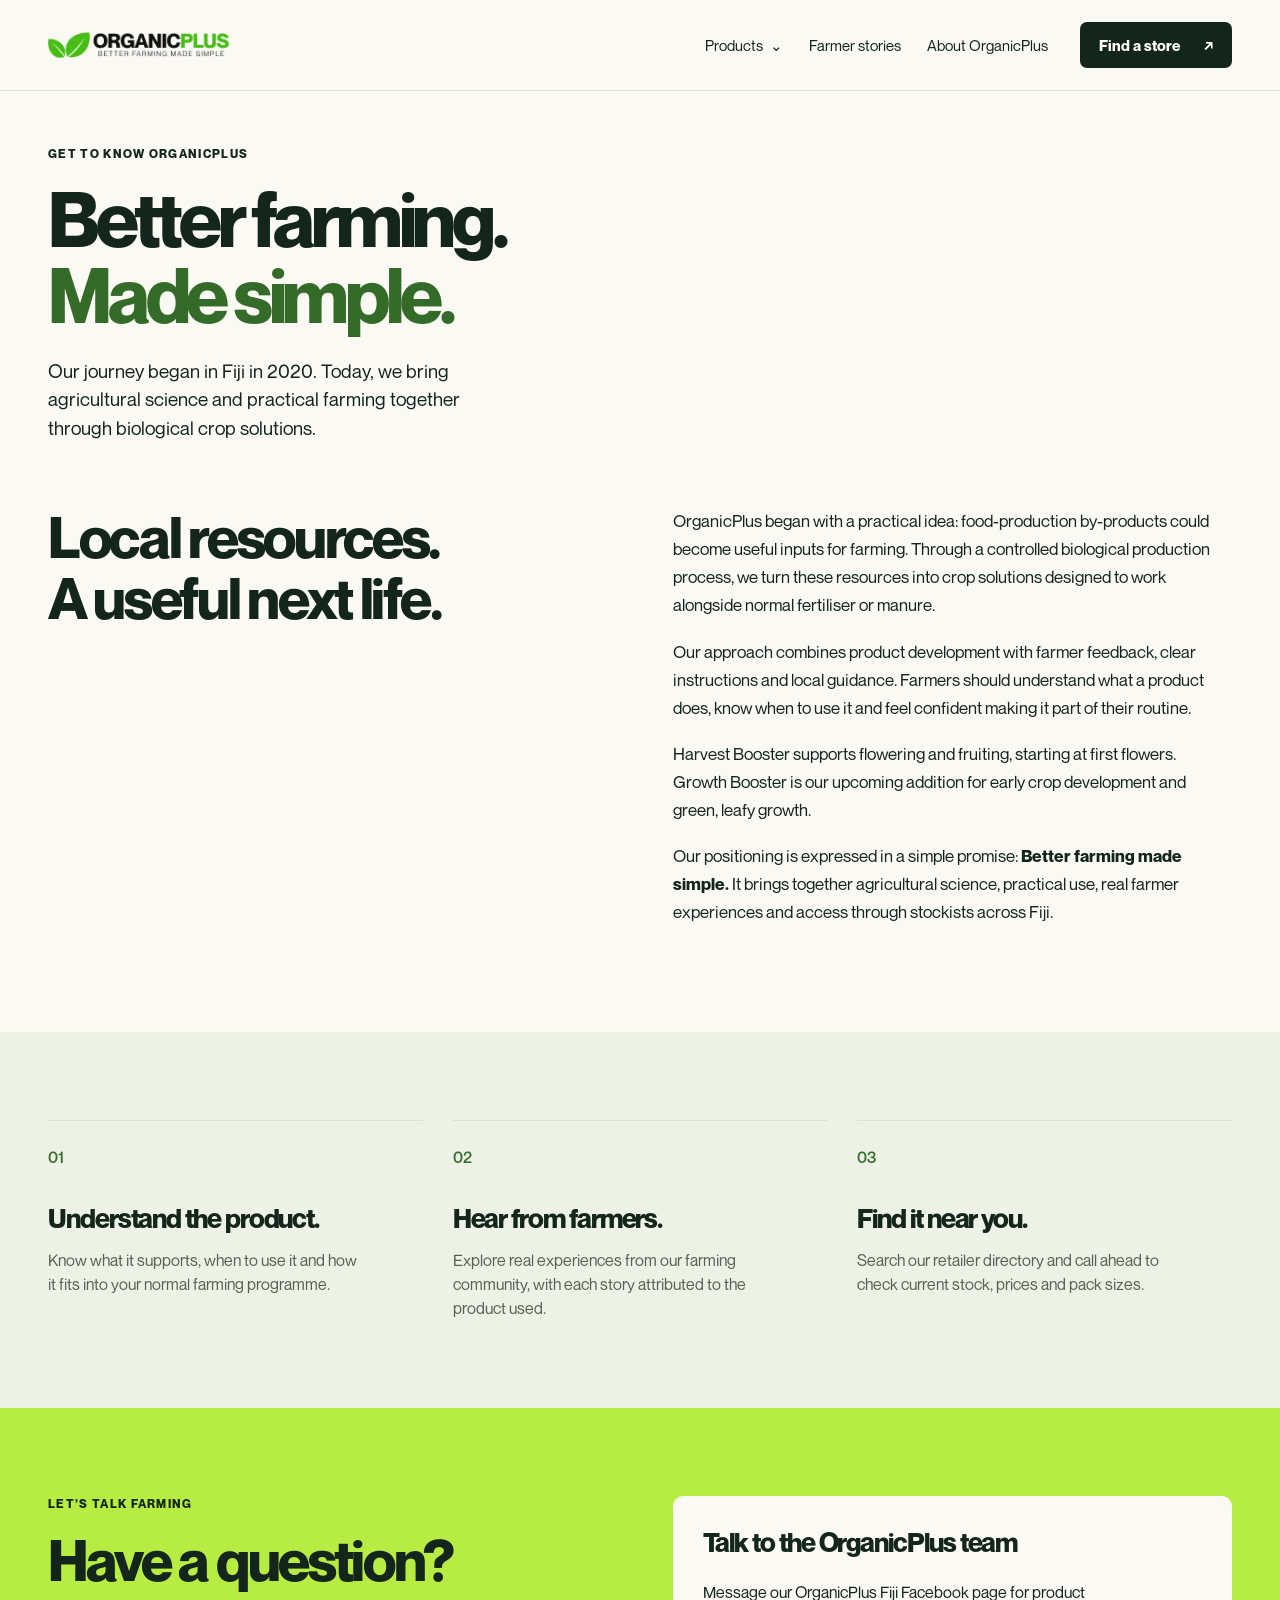
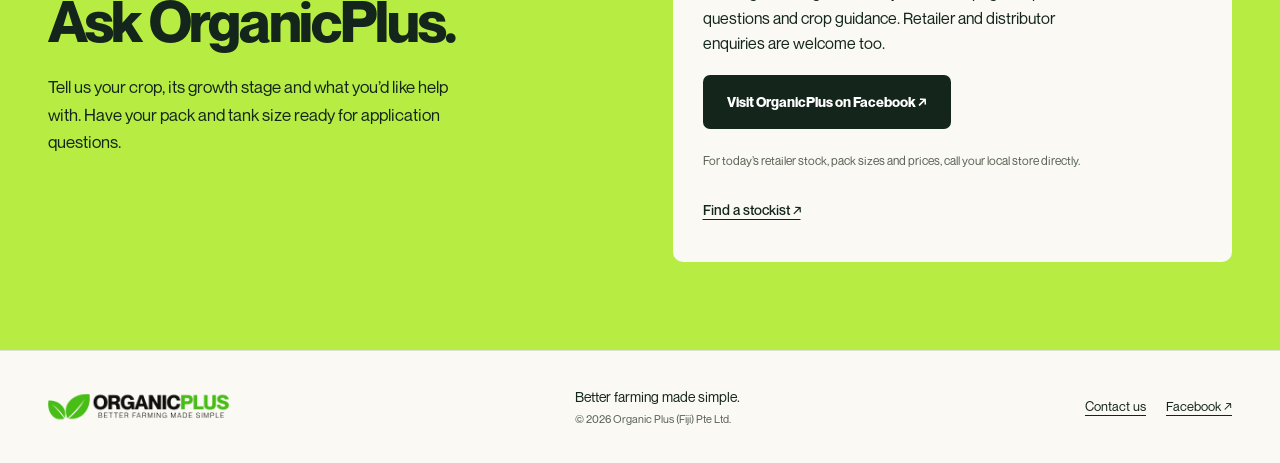
==== commit 1dbfcb8d: "Clarify product roles in homepage hero and add OrganicPlus origin story" ====
--- a/about/index.html
+++ b/about/index.html
@@ -2,4 +2,4 @@
 <header class="header"><div class="container header-inner"><a class="brand" href="/" aria-label="OrganicPlus home"><span class="brand-mark"><img src="/assets/organicplus-logo-source.png" alt="OrganicPlus" width="500" height="500"></span></a>
 <nav class="desktop-nav" aria-label="Main navigation"><details class="product-nav"><summary>Products</summary><div><a href="/harvest-booster/" data-product-link="harvest_booster">Harvest Booster <span>Flowering &amp; fruiting</span></a><a href="/growth-booster/" data-product-link="growth_booster">Growth Booster <span>Coming soon</span></a></div></details><a href="/#farmers">Farmer stories</a><a href="/about/" aria-current="page">About OrganicPlus</a></nav>
 <a class="button button-dark header-cta" data-store-link href="/stockists/">Find a store <span aria-hidden="true">↗</span></a><button class="menu-toggle" id="menuToggle" type="button" aria-controls="mobileNav" aria-expanded="false">Menu <span aria-hidden="true">☰</span></button></div>
-<nav class="mobile-nav" id="mobileNav" aria-label="Mobile navigation" hidden><a href="/harvest-booster/" data-product-link="harvest_booster">Harvest Booster</a><a href="/growth-booster/" data-product-link="growth_booster">Growth Booster <span class="nav-soon">Coming soon</span></a><a href="/#farmers">Farmer stories</a><a href="/about/">About OrganicPlus</a><a href="/stockists/" data-store-link>Find a store ↗</a></nav></header><main id="main"><section class="section about-hero"><div class="container"><p class="eyebrow">GET TO KNOW ORGANICPLUS</p><h1>Better farming.<br><span>Made simple.</span></h1><p class="brand-intro">OrganicPlus is a Fiji business helping farmers understand, use and find practical crop solutions.</p><div class="about-copy-grid"><div><h2>Clear roles.<br>Practical guidance.</h2></div><div><p>Our approach starts with the farmer: what your crop is doing, the result you’re working towards and a routine you can understand.</p><p>Our established product, Liquid Compost, is now called Harvest Booster. Its role is to support flowering and fruiting alongside your normal fertiliser or manure. Growth Booster is the next addition to our family and is coming soon.</p><p>Farmer experiences, clear instructions and access through stockists across Fiji are central to how we work.</p></div></div></div></section><section class="section about-principles"><div class="container steps-grid"><article><span class="step-number">01</span><h3>Understand the product.</h3><p>Know what it supports, when to use it and how it fits into your normal farming programme.</p></article><article><span class="step-number">02</span><h3>Hear from farmers.</h3><p>Explore real experiences from our farming community, with each story attributed to the product used.</p></article><article><span class="step-number">03</span><h3>Find it near you.</h3><p>Search our retailer directory and call ahead to check current stock, prices and pack sizes.</p></article></div></section><section class="section contact-section" id="contact"><div class="container contact-grid"><div><p class="eyebrow">LET’S TALK FARMING</p><h2>Have a question?<br>Ask OrganicPlus.</h2><p>Tell us your crop, its growth stage and what you’d like help with. Have your pack and tank size ready for application questions.</p></div><div class="contact-card"><h3>Talk to the OrganicPlus team</h3><p>Message our OrganicPlus Fiji Facebook page for product questions and crop guidance. Retailer and distributor enquiries are welcome too.</p><a class="button button-dark" href="https://www.facebook.com/organicplusfiji/" target="_blank" rel="noopener noreferrer">Visit OrganicPlus on Facebook ↗</a><p class="contact-small">For today’s retailer stock, pack sizes and prices, call your local store directly.</p><a class="text-link" href="/stockists/" data-store-link>Find a stockist ↗</a></div></div></section></main><footer class="footer"><div class="container footer-inner"><a class="brand" href="/" aria-label="OrganicPlus home"><span class="brand-mark"><img src="/assets/organicplus-logo-source.png" alt="OrganicPlus" width="500" height="500"></span></a><p>Better farming made simple.<br><span>© <span id="year">2026</span> Organic Plus (Fiji) Pte Ltd.</span></p><div class="footer-links"><a href="/about/#contact">Contact us</a><a href="https://www.facebook.com/organicplusfiji/" target="_blank" rel="noopener noreferrer">Facebook ↗</a></div></div></footer><div class="mobile-store-bar"><span>Better farming.<strong>Made simple.</strong></span><a class="button button-green" data-store-link href="/stockists/">Find a store ↗</a></div></body></html>+<nav class="mobile-nav" id="mobileNav" aria-label="Mobile navigation" hidden><a href="/harvest-booster/" data-product-link="harvest_booster">Harvest Booster</a><a href="/growth-booster/" data-product-link="growth_booster">Growth Booster <span class="nav-soon">Coming soon</span></a><a href="/#farmers">Farmer stories</a><a href="/about/">About OrganicPlus</a><a href="/stockists/" data-store-link>Find a store ↗</a></nav></header><main id="main"><section class="section about-hero"><div class="container"><p class="eyebrow">GET TO KNOW ORGANICPLUS</p><h1>Better farming.<br><span>Made simple.</span></h1><p class="brand-intro">Our journey began in Fiji in 2020. Today, we bring agricultural science and practical farming together through biological crop solutions.</p><div class="about-copy-grid"><div><h2>Local resources.<br>A useful next life.</h2></div><div><p>OrganicPlus began with a practical idea: food-production by-products could become useful inputs for farming. Through a controlled biological production process, we turn these resources into crop solutions designed to work alongside normal fertiliser or manure.</p><p>Our approach combines product development with farmer feedback, clear instructions and local guidance. Farmers should understand what a product does, know when to use it and feel confident making it part of their routine.</p><p>Harvest Booster supports flowering and fruiting, starting at first flowers. Growth Booster is our upcoming addition for early crop development and green, leafy growth.</p><p>Our positioning is expressed in a simple promise: <strong>Better farming made simple.</strong> It brings together agricultural science, practical use, real farmer experiences and access through stockists across Fiji.</p></div></div></div></section><section class="section about-principles"><div class="container steps-grid"><article><span class="step-number">01</span><h3>Understand the product.</h3><p>Know what it supports, when to use it and how it fits into your normal farming programme.</p></article><article><span class="step-number">02</span><h3>Hear from farmers.</h3><p>Explore real experiences from our farming community, with each story attributed to the product used.</p></article><article><span class="step-number">03</span><h3>Find it near you.</h3><p>Search our retailer directory and call ahead to check current stock, prices and pack sizes.</p></article></div></section><section class="section contact-section" id="contact"><div class="container contact-grid"><div><p class="eyebrow">LET’S TALK FARMING</p><h2>Have a question?<br>Ask OrganicPlus.</h2><p>Tell us your crop, its growth stage and what you’d like help with. Have your pack and tank size ready for application questions.</p></div><div class="contact-card"><h3>Talk to the OrganicPlus team</h3><p>Message our OrganicPlus Fiji Facebook page for product questions and crop guidance. Retailer and distributor enquiries are welcome too.</p><a class="button button-dark" href="https://www.facebook.com/organicplusfiji/" target="_blank" rel="noopener noreferrer">Visit OrganicPlus on Facebook ↗</a><p class="contact-small">For today’s retailer stock, pack sizes and prices, call your local store directly.</p><a class="text-link" href="/stockists/" data-store-link>Find a stockist ↗</a></div></div></section></main><footer class="footer"><div class="container footer-inner"><a class="brand" href="/" aria-label="OrganicPlus home"><span class="brand-mark"><img src="/assets/organicplus-logo-source.png" alt="OrganicPlus" width="500" height="500"></span></a><p>Better farming made simple.<br><span>© <span id="year">2026</span> Organic Plus (Fiji) Pte Ltd.</span></p><div class="footer-links"><a href="/about/#contact">Contact us</a><a href="https://www.facebook.com/organicplusfiji/" target="_blank" rel="noopener noreferrer">Facebook ↗</a></div></div></footer><div class="mobile-store-bar"><span>Better farming.<strong>Made simple.</strong></span><a class="button button-green" data-store-link href="/stockists/">Find a store ↗</a></div></body></html>
--- a/organicplus.css
+++ b/organicplus.css
@@ -1,5 +1,14 @@
 /* OrganicPlus family pages share the established brand typography and lime accent. */
-h5{margin:0}.product-nav{position:relative}.product-nav>summary{cursor:pointer;min-height:44px;display:flex;align-items:center;gap:7px;list-style:none}.product-nav>summary:after{content:'⌄';font-size:15px}.product-nav>summary::-webkit-details-marker{display:none}.product-nav>div{position:absolute;top:calc(100% + 8px);left:-18px;width:230px;background:var(--paper);border:1px solid var(--line);padding:9px 18px;border-radius:8px;box-shadow:0 10px 25px #14261b14;z-index:20}.product-nav>div>a{display:block;padding:12px 0}.product-nav>div>a+a{border-top:1px solid var(--line)}.product-nav a span{display:block;font-size:12px;color:var(--muted);margin-top:3px}.nav-soon{font-size:11px;border:1px solid var(--line);padding:3px 7px;border-radius:20px;margin-left:8px}.footer-links{display:flex;gap:20px;font-size:13px}.brand-hero{overflow:hidden}.brand-hero-grid{display:grid;grid-template-columns:1fr 1.08fr;gap:28px;align-items:center;padding-top:48px;padding-bottom:42px}.brand-hero h1{font-size:clamp(54px,5.9vw,82px);line-height:1.01}.brand-hero h1 span,.about-hero h1 span{color:var(--deep)}.brand-intro{font-size:19px;line-height:1.5;max-width:440px;margin-top:24px}.brand-actions{display:flex;flex-direction:column;align-items:flex-start;gap:8px;margin-top:26px}.brand-small{font-size:12px;line-height:1.5;color:var(--muted);margin-top:12px;max-width:310px}.family-stage{position:relative;min-width:0;aspect-ratio:1/1.04;background:#f0f1e9;border-radius:45% 45% 12px 12px;isolation:isolate;display:flex;align-items:center}.family-stage:before{content:'';position:absolute;inset:10% 5% 13%;border:1px solid #ccd6bd;border-radius:50%;transform:rotate(-15deg);z-index:-1}.family-stage-word{position:absolute;left:7%;top:13%;font-size:clamp(65px,8vw,108px);font-weight:700;line-height:.84;letter-spacing:-.07em;color:#dce3cf;z-index:-1}.family-pack{position:absolute;width:67%;top:18%}.family-pack img{width:100%;height:auto;mix-blend-mode:multiply}.family-growth{left:-2%;transform:rotate(-9deg);z-index:1}.family-harvest{right:-3%;top:23%;transform:rotate(7deg);z-index:2}.pack-label{display:block;width:max-content;max-width:95%;margin:-5px auto 0;padding:8px 12px;font-size:12px;font-weight:700;line-height:1.3;background:var(--paper);border:1px solid var(--line);border-radius:4px;box-shadow:0 3px 8px #14261b0a}.pack-label small{display:block;font-size:10px;color:var(--muted);font-weight:400}.family-seal{position:absolute;right:1%;top:4%;width:103px;aspect-ratio:1;display:grid;align-content:center;text-align:center;border-radius:50%;border:1px solid var(--ink);background:var(--green);font-size:11px;line-height:1.3;transform:rotate(9deg);z-index:3}.family-seal strong{font-size:12px}.brand-principles{background:var(--ink);color:white}.principles-grid{display:grid;grid-template-columns:repeat(3,1fr);gap:20px;padding-top:24px;padding-bottom:24px}.principles-grid p{display:flex;gap:14px;align-items:center;font-size:15px}.principles-grid span{color:var(--green);font-size:12px;font-weight:700}.product-family-grid{display:grid;grid-template-columns:1fr 1fr;gap:24px}.family-card{border:1px solid var(--line);border-radius:12px;overflow:hidden;display:flex;flex-direction:column;min-width:0;background:#fff}.family-card-top{display:flex;align-items:center;justify-content:space-between;gap:10px;padding:22px 24px 0}.family-card-top .eyebrow{margin:0;font-size:10px}.harvest-card .eyebrow,.harvest-card .product-trigger{color:var(--red)}.growth-card .eyebrow,.growth-card .product-trigger{color:var(--deep)}.availability{font-size:10px;line-height:1.3;white-space:nowrap;background:#edf1e6;color:var(--deep);border-radius:20px;padding:6px 9px}.availability-soon{background:var(--ink);color:white}.family-card-image{height:315px;display:flex;align-items:center;justify-content:center;padding:10px 25px;text-decoration:none}.family-card-image img{height:100%;width:auto;max-width:100%;object-fit:contain}.family-card-copy{padding:10px 28px 28px;display:flex;flex-direction:column;flex:1}.product-trigger{font-size:14px;font-weight:500;margin-bottom:8px}.family-card h3{font-size:35px;line-height:1.1;letter-spacing:-.045em}.product-promise{font-size:23px;line-height:1.2;letter-spacing:-.025em;margin-top:18px;margin-bottom:15px}.family-card-copy>p:not(.product-promise):not(.product-trigger){font-size:15px;line-height:1.55;color:var(--muted);margin-bottom:24px}.family-card .button{margin-top:auto;align-self:flex-start;font-size:14px;min-height:49px;padding:12px 16px}.button-outline{border:1px solid var(--ink);background:transparent;color:var(--ink)}.family-footnote{font-size:12px;line-height:1.6;color:var(--muted);margin-top:20px;max-width:850px}.brand-proof{background:#f0eee6}.brand-proof-grid{display:grid;grid-template-columns:.9fr 1.1fr;gap:65px;align-items:center}.brand-proof-grid>figure{position:relative;max-width:430px;overflow:hidden;border-radius:8px}.brand-proof-grid>figure>img{width:100%;height:auto;aspect-ratio:4/5;object-fit:cover}.brand-proof-grid figcaption{position:absolute;bottom:15px;left:15px;background:var(--paper);font-size:11px;padding:7px 10px;border-radius:4px}.brand-quote .eyebrow{font-size:10px;line-height:1.5;margin-bottom:30px;color:var(--deep)}.brand-quote blockquote{font-size:31px}.quote-credit{margin-top:25px}.quote-credit strong,.quote-credit span{display:block}.quote-credit span{font-size:14px;color:var(--muted);margin-top:3px}.brand-quote .text-link{margin-top:15px;font-size:14px}.field-strip{display:grid;grid-template-columns:repeat(3,1fr);gap:18px;margin-top:35px}.field-strip img{width:100%;height:auto;aspect-ratio:1.35;object-fit:cover;border-radius:6px}.brand-about{background:#edf1e6}.brand-about-grid,.contact-grid{display:grid;grid-template-columns:1fr 1fr;gap:65px}.brand-about-grid>div>p:not(.eyebrow){margin-bottom:18px;font-size:18px;line-height:1.55}.brand-about .text-link{font-size:14px}.brand-closing{padding:64px 0;background:var(--green)}.brand-closing h2{font-size:clamp(44px,6vw,76px)}.brand-closing p:not(.eyebrow){margin-top:20px;font-size:17px}.closing-actions{display:flex;align-items:center;gap:25px;flex-wrap:wrap;margin-top:25px}.closing-actions .text-link{font-size:14px}.growth-launch{padding-top:35px}.launch-grid{display:grid;grid-template-columns:1.05fr 1fr;align-items:center;gap:40px}.back-link{font-size:13px;margin-bottom:25px}.coming-soon-pill{display:inline-block;background:var(--ink);color:white;border-radius:20px;padding:8px 13px;font-size:11px;letter-spacing:.07em;margin-bottom:20px}.growth-launch h1{font-size:clamp(43px,5.1vw,68px)}.growth-launch h1 span{color:var(--deep)}.growth-launch .brand-intro{font-size:19px;margin-bottom:18px}.growth-launch p:not(.eyebrow):not(.brand-intro){font-size:15px;color:var(--muted);line-height:1.6;max-width:450px}.launch-pack{background:#fff;border-radius:45% 45% 12px 12px;padding:25px 0;overflow:hidden}.launch-pack img{width:100%;height:auto}.launch-pack p{font-size:10px!important;text-align:center;letter-spacing:.06em;margin:0 auto!important}.launch-note{background:#edf1e6}.launch-note p:not(.eyebrow){max-width:700px;margin-top:22px;font-size:17px;line-height:1.6}.launch-note .text-link{margin-top:18px}.no-store-bar{padding-bottom:0}.directory-intro{padding:50px 0}.directory-intro h1{font-size:clamp(43px,5.4vw,68px)}.directory-intro p:not(.eyebrow){max-width:600px;margin-top:20px;font-size:17px}.stockist-availability{font-size:14px!important;line-height:1.6;padding:17px 20px;background:#edf1e6;border-radius:6px}.stockist-availability strong{display:block}.about-hero{padding-top:55px}.about-hero h1{font-size:clamp(48px,6vw,79px)}.about-copy-grid{display:grid;grid-template-columns:1fr 1fr;gap:65px;margin-top:65px}.about-copy-grid p{font-size:17px;line-height:1.65;margin-bottom:18px}.about-principles{background:#edf1e6}.contact-section{background:var(--green)}.contact-grid>div>p:not(.eyebrow){max-width:400px;margin-top:22px;line-height:1.6}.contact-card{background:var(--paper);border-radius:10px;padding:30px;min-width:0}.contact-card h3{font-size:27px;line-height:1.2}.contact-card p{font-size:16px;line-height:1.6;margin:18px 0}.contact-card .button{font-size:14px;white-space:normal;line-height:1.3}.contact-card .contact-small{font-size:12px!important;color:var(--muted)}.contact-card .text-link{font-size:14px}
+h5{margin:0}.product-nav{position:relative}.product-nav>summary{cursor:pointer;min-height:44px;display:flex;align-items:center;gap:7px;list-style:none}.product-nav>summary:after{content:'⌄';font-size:15px}.product-nav>summary::-webkit-details-marker{display:none}.product-nav>div{position:absolute;top:calc(100% + 8px);left:-18px;width:230px;background:var(--paper);border:1px solid var(--line);padding:9px 18px;border-radius:8px;box-shadow:0 10px 25px #14261b14;z-index:20}.product-nav>div>a{display:block;padding:12px 0}.product-nav>div>a+a{border-top:1px solid var(--line)}.product-nav a span{display:block;font-size:12px;color:var(--muted);margin-top:3px}.nav-soon{font-size:11px;border:1px solid var(--line);padding:3px 7px;border-radius:20px;margin-left:8px}.footer-links{display:flex;gap:20px;font-size:13px}.brand-hero{overflow:hidden}.brand-hero-grid{display:grid;grid-template-columns:1fr 1.08fr;gap:28px;align-items:center;padding-top:48px;padding-bottom:42px}.brand-hero h1{font-size:clamp(54px,5.9vw,82px);line-height:1.01}.brand-hero h1 span,.about-hero h1 span{color:var(--deep)}.brand-intro{font-size:19px;line-height:1.5;max-width:440px;margin-top:24px}.brand-actions{display:flex;flex-direction:column;align-items:flex-start;gap:8px;margin-top:26px}.brand-small{font-size:12px;line-height:1.5;color:var(--muted);margin-top:12px;max-width:310px}.brand-principles{background:var(--ink);color:white}.principles-grid{display:grid;grid-template-columns:repeat(3,1fr);gap:20px;padding-top:24px;padding-bottom:24px}.principles-grid p{display:flex;gap:14px;align-items:center;font-size:15px}.principles-grid span{color:var(--green);font-size:12px;font-weight:700}.product-family-grid{display:grid;grid-template-columns:1fr 1fr;gap:24px}.family-card{border:1px solid var(--line);border-radius:12px;overflow:hidden;display:flex;flex-direction:column;min-width:0;background:#fff}.family-card-top{display:flex;align-items:center;justify-content:space-between;gap:10px;padding:22px 24px 0}.family-card-top .eyebrow{margin:0;font-size:10px}.harvest-card .eyebrow,.harvest-card .product-trigger{color:var(--red)}.growth-card .eyebrow,.growth-card .product-trigger{color:var(--deep)}.availability{font-size:10px;line-height:1.3;white-space:nowrap;background:#edf1e6;color:var(--deep);border-radius:20px;padding:6px 9px}.availability-soon{background:var(--ink);color:white}.family-card-image{height:315px;display:flex;align-items:center;justify-content:center;padding:10px 25px;text-decoration:none}.family-card-image img{height:100%;width:auto;max-width:100%;object-fit:contain}.family-card-copy{padding:10px 28px 28px;display:flex;flex-direction:column;flex:1}.product-trigger{font-size:14px;font-weight:500;margin-bottom:8px}.family-card h3{font-size:35px;line-height:1.1;letter-spacing:-.045em}.product-promise{font-size:23px;line-height:1.2;letter-spacing:-.025em;margin-top:18px;margin-bottom:15px}.family-card-copy>p:not(.product-promise):not(.product-trigger){font-size:15px;line-height:1.55;color:var(--muted);margin-bottom:24px}.family-card .button{margin-top:auto;align-self:flex-start;font-size:14px;min-height:49px;padding:12px 16px}.button-outline{border:1px solid var(--ink);background:transparent;color:var(--ink)}.family-footnote{font-size:12px;line-height:1.6;color:var(--muted);margin-top:20px;max-width:850px}.brand-proof{background:#f0eee6}.brand-proof-grid{display:grid;grid-template-columns:.9fr 1.1fr;gap:65px;align-items:center}.brand-proof-grid>figure{position:relative;max-width:430px;overflow:hidden;border-radius:8px}.brand-proof-grid>figure>img{width:100%;height:auto;aspect-ratio:4/5;object-fit:cover}.brand-proof-grid figcaption{position:absolute;bottom:15px;left:15px;background:var(--paper);font-size:11px;padding:7px 10px;border-radius:4px}.brand-quote .eyebrow{font-size:10px;line-height:1.5;margin-bottom:30px;color:var(--deep)}.brand-quote blockquote{font-size:31px}.quote-credit{margin-top:25px}.quote-credit strong,.quote-credit span{display:block}.quote-credit span{font-size:14px;color:var(--muted);margin-top:3px}.brand-quote .text-link{margin-top:15px;font-size:14px}.field-strip{display:grid;grid-template-columns:repeat(3,1fr);gap:18px;margin-top:35px}.field-strip img{width:100%;height:auto;aspect-ratio:1.35;object-fit:cover;border-radius:6px}.brand-about{background:#edf1e6}.brand-about-grid,.contact-grid{display:grid;grid-template-columns:1fr 1fr;gap:65px}.brand-about-grid>div>p:not(.eyebrow){margin-bottom:18px;font-size:18px;line-height:1.55}.brand-about .text-link{font-size:14px}.brand-closing{padding:64px 0;background:var(--green)}.brand-closing h2{font-size:clamp(44px,6vw,76px)}.brand-closing p:not(.eyebrow){margin-top:20px;font-size:17px}.closing-actions{display:flex;align-items:center;gap:25px;flex-wrap:wrap;margin-top:25px}.closing-actions .text-link{font-size:14px}.growth-launch{padding-top:35px}.launch-grid{display:grid;grid-template-columns:1.05fr 1fr;align-items:center;gap:40px}.back-link{font-size:13px;margin-bottom:25px}.coming-soon-pill{display:inline-block;background:var(--ink);color:white;border-radius:20px;padding:8px 13px;font-size:11px;letter-spacing:.07em;margin-bottom:20px}.growth-launch h1{font-size:clamp(43px,5.1vw,68px)}.growth-launch h1 span{color:var(--deep)}.growth-launch .brand-intro{font-size:19px;margin-bottom:18px}.growth-launch p:not(.eyebrow):not(.brand-intro){font-size:15px;color:var(--muted);line-height:1.6;max-width:450px}.launch-pack{background:#fff;border-radius:45% 45% 12px 12px;padding:25px 0;overflow:hidden}.launch-pack img{width:100%;height:auto}.launch-pack p{font-size:10px!important;text-align:center;letter-spacing:.06em;margin:0 auto!important}.launch-note{background:#edf1e6}.launch-note p:not(.eyebrow){max-width:700px;margin-top:22px;font-size:17px;line-height:1.6}.launch-note .text-link{margin-top:18px}.no-store-bar{padding-bottom:0}.directory-intro{padding:50px 0}.directory-intro h1{font-size:clamp(43px,5.4vw,68px)}.directory-intro p:not(.eyebrow){max-width:600px;margin-top:20px;font-size:17px}.stockist-availability{font-size:14px!important;line-height:1.6;padding:17px 20px;background:#edf1e6;border-radius:6px}.stockist-availability strong{display:block}.about-hero{padding-top:55px}.about-hero h1{font-size:clamp(48px,6vw,79px)}.about-copy-grid{display:grid;grid-template-columns:1fr 1fr;gap:65px;margin-top:65px}.about-copy-grid p{font-size:17px;line-height:1.65;margin-bottom:18px}.about-principles{background:#edf1e6}.contact-section{background:var(--green)}.contact-grid>div>p:not(.eyebrow){max-width:400px;margin-top:22px;line-height:1.6}.contact-card{background:var(--paper);border-radius:10px;padding:30px;min-width:0}.contact-card h3{font-size:27px;line-height:1.2}.contact-card p{font-size:16px;line-height:1.6;margin:18px 0}.contact-card .button{font-size:14px;white-space:normal;line-height:1.3}.contact-card .contact-small{font-size:12px!important;color:var(--muted)}.contact-card .text-link{font-size:14px}
 @media(max-width:1100px){.brand-hero-grid{gap:20px}.brand-hero h1{font-size:60px}.brand-intro{font-size:18px}.family-seal{width:86px;font-size:10px}.family-seal strong{font-size:11px}.family-card-top{padding:20px 20px 0}.family-card-copy{padding:10px 22px 24px}.family-card h3{font-size:31px}.brand-proof-grid,.brand-about-grid,.about-copy-grid,.contact-grid{gap:35px}.brand-quote blockquote{font-size:27px}.family-card-image{height:285px}.family-card-top .eyebrow{font-size:9px}.availability{font-size:9px}.header-inner{gap:18px}}
 @media(max-width:850px){.brand-hero-grid{grid-template-columns:1fr 1fr;gap:15px;padding-top:35px}.brand-hero h1{font-size:46px}.brand-intro{font-size:17px}.family-stage{aspect-ratio:1/1.32}.family-pack{width:75%;top:27%}.family-growth{left:-7%}.family-harvest{right:-7%;top:34%}.family-stage-word{font-size:69px;top:17%}.family-seal{width:77px;top:8%}.pack-label{font-size:10px;padding:7px 8px}.pack-label small{font-size:9px}.principles-grid p{font-size:13px}.family-card-top{flex-wrap:wrap;gap:8px}.family-card-image{height:250px;padding:12px 10px}.family-card h3{font-size:29px}.product-promise{font-size:21px}.family-card-copy{padding:10px 20px 22px}.family-card-copy>p:not(.product-promise):not(.product-trigger){font-size:14px}.family-card .button{font-size:12px;padding:12px}.brand-proof-grid{gap:30px}.brand-quote blockquote{font-size:25px}.brand-quote .eyebrow{margin-bottom:23px}.brand-about-grid,.about-copy-grid,.contact-grid{grid-template-columns:1fr;gap:25px}.brand-about-grid>div>p:not(.eyebrow){font-size:17px}.about-copy-grid{margin-top:40px}.launch-grid{gap:25px;grid-template-columns:1fr 1fr}.growth-launch h1{font-size:43px}.launch-pack{padding:10px 0 20px}.growth-launch .brand-intro{font-size:17px}}
 @media(max-width:620px){.brand-hero-grid{grid-template-columns:1fr;gap:24px;padding-top:32px;padding-bottom:30px}.brand-hero h1{font-size:clamp(46px,12.6vw,65px);line-height:1.01}.brand-intro{font-size:17px;line-height:1.5;margin-top:21px}.brand-actions{margin-top:22px;gap:6px}.brand-actions .button{font-size:15px;min-height:52px;padding:13px 17px}.brand-actions .text-link{font-size:14px}.brand-small{font-size:11px;margin-top:9px;max-width:none}.family-stage{width:100%;max-width:420px;margin:auto;aspect-ratio:1.05}.family-pack{width:67%;top:22%}.family-growth{left:-1%}.family-harvest{right:-2%;top:27%}.family-stage-word{font-size:76px;top:13%}.family-seal{width:80px;top:3%;right:1%;font-size:9px}.family-seal strong{font-size:10px}.pack-label{font-size:10px;margin-top:-2px;line-height:1.25}.pack-label small{font-size:9px}.principles-grid{grid-template-columns:1fr;gap:15px;padding-top:23px;padding-bottom:23px}.principles-grid p{font-size:14px;gap:15px}.product-family-grid{grid-template-columns:1fr;gap:22px}.family-card-top{padding:20px 20px 0;flex-wrap:nowrap}.family-card-top .eyebrow{font-size:9px}.availability{font-size:9px}.family-card-image{height:280px;padding:10px 15px}.family-card-copy{padding:8px 22px 25px}.family-card h3{font-size:33px}.product-promise{font-size:23px;margin-top:18px}.family-card-copy>p:not(.product-promise):not(.product-trigger){font-size:15px}.family-card .button{font-size:14px;padding:13px 15px}.family-footnote{font-size:11px;line-height:1.55;margin-top:17px}.brand-proof-grid{grid-template-columns:1fr;gap:30px}.brand-proof-grid>figure{max-width:none}.brand-proof-grid>figure>img{aspect-ratio:1.1;object-position:center 40%}.brand-quote blockquote{font-size:25px;line-height:1.3}.brand-quote .eyebrow{margin-bottom:25px}.quote-credit{margin-top:20px}.field-strip{gap:10px;margin-top:27px}.field-strip img{aspect-ratio:.8}.brand-about-grid{gap:23px}.brand-about-grid>div>p:not(.eyebrow){font-size:16px}.brand-closing{padding:45px 0}.brand-closing h2{font-size:44px}.brand-closing p:not(.eyebrow){font-size:16px;margin-top:18px}.closing-actions{flex-direction:column;align-items:flex-start;gap:10px;margin-top:22px}.footer-links{font-size:13px}.growth-launch{padding-top:22px}.launch-grid{grid-template-columns:1fr;gap:30px}.back-link{margin-bottom:22px}.coming-soon-pill{margin-bottom:17px}.growth-launch h1{font-size:clamp(40px,10.8vw,58px)}.growth-launch .brand-intro{font-size:18px}.growth-launch .brand-actions .button{font-size:14px}.launch-pack{max-width:420px;margin:auto;width:100%;padding:10px 0 20px}.launch-note p:not(.eyebrow){font-size:16px;margin-top:18px}.directory-intro{padding:35px 0}.directory-intro h1{font-size:44px}.directory-intro p:not(.eyebrow){font-size:16px}.stockist-availability{padding:16px;font-size:13px!important}.about-hero{padding-top:35px}.about-hero h1{font-size:clamp(45px,12.4vw,64px)}.about-copy-grid{margin-top:35px;gap:20px}.about-copy-grid p{font-size:16px}.contact-card{padding:23px 20px}.contact-card h3{font-size:25px}.contact-card .button{font-size:13px;padding:13px 12px;gap:7px}.contact-grid>div>p:not(.eyebrow){font-size:16px}.about-copy-grid h2{font-size:32px}}
+
+/* Each product keeps its own visible role, name, status and link in the hero. */
+.brand-hero-grid{grid-template-columns:.85fr 1.3fr;gap:38px;padding-top:45px;padding-bottom:45px}.brand-hero h1{font-size:clamp(48px,5.2vw,72px)}.brand-hero .brand-intro{font-size:19px;max-width:360px}.brand-hero .brand-small{font-size:13px;max-width:330px;margin-top:18px}.hero-store-link{font-size:13px;margin-top:18px}.hero-product-pair{display:grid;grid-template-columns:repeat(2,minmax(0,1fr));gap:16px;min-width:0}.hero-product-panel{min-width:0;border-radius:12px;padding:22px 18px 14px;display:flex;flex-direction:column;align-items:flex-start;overflow:hidden}.hero-harvest{background:#f6e9e7}.hero-growth{background:#e9efdd}.hero-product-role{font-size:9px;line-height:1.4;letter-spacing:.06em;font-weight:700;margin-bottom:9px}.hero-harvest .hero-product-role{color:#aa1235}.hero-growth .hero-product-role{color:var(--deep)}.hero-product-panel h2{font-size:29px;line-height:1.05;letter-spacing:-.04em;max-width:100%;margin-bottom:12px}.hero-product-status{display:inline-block;font-size:10px;line-height:1.3;padding:5px 8px;border:1px solid #bfcec0;border-radius:20px;background:#faf9f4;color:var(--ink)}.hero-status-soon{color:white;background:var(--ink);border-color:var(--ink)}.hero-product-image{display:flex;width:100%;align-items:center;justify-content:center;height:240px;margin:13px 0 10px}.hero-product-image img{width:100%;height:100%;object-fit:contain;mix-blend-mode:normal;filter:drop-shadow(2px 10px 6px #14261b22)}.hero-harvest .hero-product-image img{transform:rotate(-3deg)}.hero-growth .hero-product-image img{transform:rotate(3deg)}.hero-product-cue{font-size:13px;line-height:1.4;margin-bottom:10px}.hero-product-link{display:flex;align-items:center;justify-content:space-between;gap:8px;min-height:44px;width:100%;font-size:12px;font-weight:500;text-decoration:none;border-top:1px solid #14261b25;margin-top:auto}.hero-product-link:hover{text-decoration:underline;text-underline-offset:3px}.family-card{background:var(--paper)}.harvest-card .family-card-image{background:#f6e9e7;margin-top:18px}.growth-card .family-card-image{background:#e9efdd;margin-top:18px}.family-card-image img{mix-blend-mode:normal;filter:drop-shadow(2px 10px 6px #14261b1a)}.launch-pack{background:#e9efdd;padding:28px 15px 20px}.launch-pack img{filter:drop-shadow(3px 14px 8px #14261b22)}.hero-product .pouch{clip-path:none}.brand-about .about-positioning{font-size:21px;line-height:1.3;color:var(--deep);font-weight:500;margin-top:25px}.brand-about-grid>div>p:not(.eyebrow):not(.about-positioning){font-size:17px;line-height:1.6}
+@media(max-width:1100px){.brand-hero-grid{gap:25px;grid-template-columns:.85fr 1.3fr}.brand-hero h1{font-size:53px}.hero-product-pair{gap:12px}.hero-product-panel{padding:20px 14px 12px}.hero-product-panel h2{font-size:25px}.hero-product-image{height:215px}.brand-hero .brand-intro{font-size:17px}}
+@media(max-width:850px){.brand-hero-grid{grid-template-columns:1fr;gap:28px}.brand-hero-copy{max-width:600px}.brand-hero h1{font-size:61px}.brand-hero .brand-intro{max-width:500px;font-size:18px}.brand-hero .brand-small{max-width:none;margin-top:12px}.hero-store-link{margin-top:8px}.hero-product-panel{padding:22px 22px 14px}.hero-product-panel h2{font-size:30px}.hero-product-image{height:265px}.hero-product-role{font-size:10px}.hero-product-cue{font-size:14px}.hero-product-link{font-size:13px}}
+@media(max-width:620px){.brand-hero-grid{padding-top:30px;padding-bottom:30px;gap:23px}.brand-hero h1{font-size:clamp(43px,11.7vw,61px)}.brand-hero-copy>.eyebrow{font-size:9px;line-height:1.5;letter-spacing:.06em;margin-bottom:12px}.brand-hero .brand-intro{font-size:16px;line-height:1.45;margin-top:18px;max-width:340px}.brand-hero .brand-small{font-size:11px;line-height:1.5;margin-top:10px}.hero-store-link{font-size:12px;margin-top:3px;min-height:40px}.hero-product-pair{gap:10px}.hero-product-panel{padding:16px 12px 10px;border-radius:9px}.hero-product-role{font-size:8px;line-height:1.4;letter-spacing:.025em;min-height:23px;margin-bottom:6px}.hero-product-panel h2{font-size:23px;line-height:1.05;min-height:49px;margin-bottom:9px}.hero-product-status{font-size:9px;padding:5px 7px}.hero-product-image{height:175px;margin:10px 0 8px}.hero-product-cue{font-size:11px;line-height:1.45;margin-bottom:8px}.hero-product-link{font-size:10px;line-height:1.3;gap:4px;min-height:44px}.brand-about .about-positioning{font-size:20px;margin-top:20px}.brand-about-grid>div>p:not(.eyebrow):not(.about-positioning){font-size:15px;line-height:1.65}.launch-pack{padding:20px 10px}.family-card-image img{max-width:95%}}
+@media(max-width:374px){.hero-product-panel{padding-left:10px;padding-right:10px}.hero-product-panel h2{font-size:21px}.hero-product-image{height:155px}.hero-product-link{font-size:9px}}
+@media(max-width:620px){.hero-product-role{font-size:10px;line-height:1.35;min-height:27px;letter-spacing:0}.hero-product-status{font-size:10px}.hero-product-cue{font-size:12px}.hero-product-link{font-size:11px}}
+@media(max-width:374px){.hero-product-link{font-size:10px}.hero-product-role{font-size:9px}}
